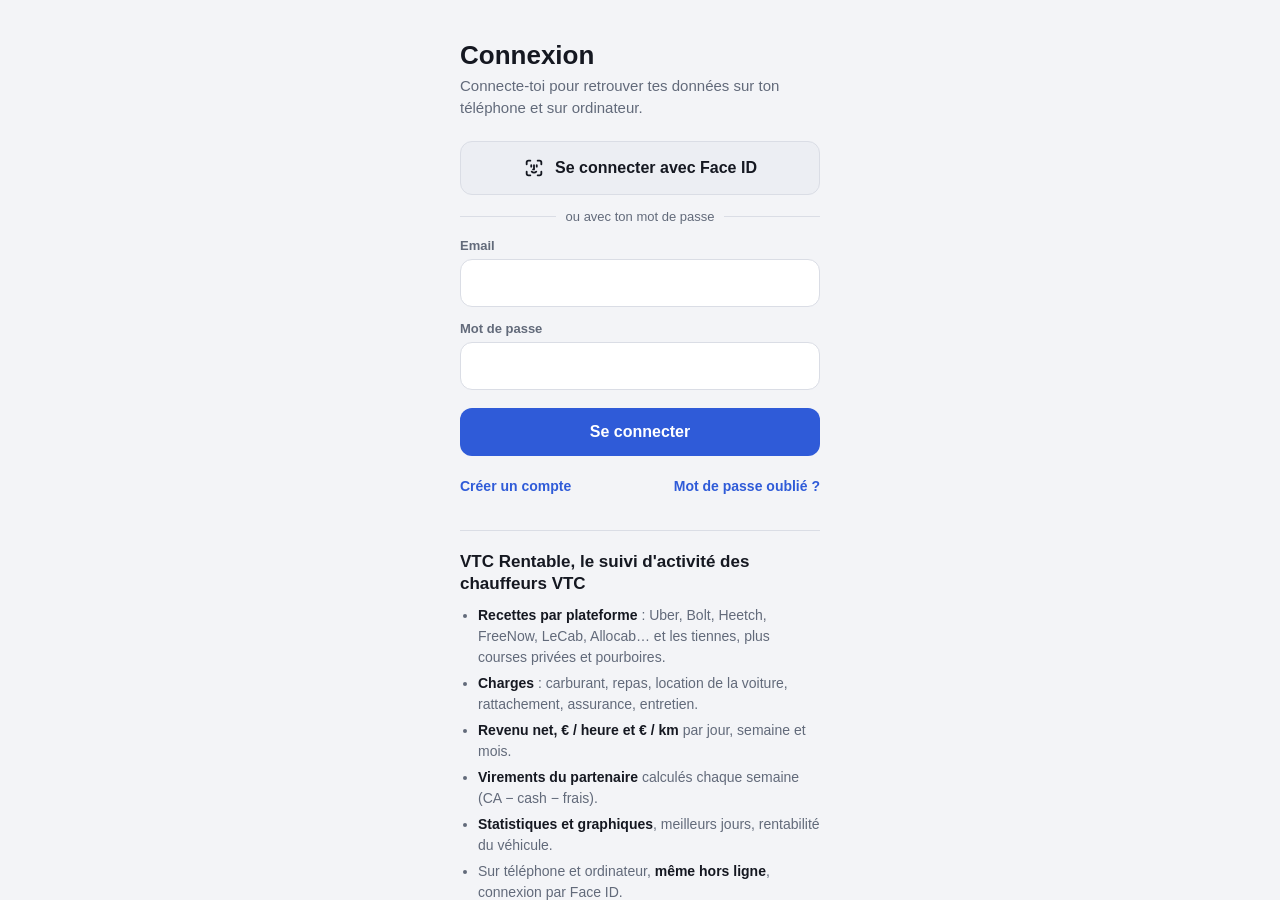
==== index.html @ 9512c0bd "Menu fixe en bas : Mise à jour, Réservations, Statistiques Co-Authored-By: Claude Haiku 5.5 <noreply" ====
<!doctype html>
<html lang="fr">
<head>
<meta charset="utf-8">
<meta name="viewport" content="width=device-width, initial-scale=1, viewport-fit=cover">
<title>VTC Rentable – Suivi des revenus et charges pour chauffeurs VTC</title>
<meta name="description" content="Application gratuite pour chauffeurs VTC : suivez vos recettes Uber, Bolt et Heetch, vos charges, vos heures et vos kilomètres. Revenu net, € par heure, € par km et statistiques, sur téléphone et ordinateur, même hors ligne.">
<meta name="robots" content="index, follow">
<link rel="canonical" href="https://app.vtcrentable.com/">
<meta property="og:type" content="website">
<meta property="og:locale" content="fr_FR">
<meta property="og:site_name" content="VTC Rentable">
<meta property="og:title" content="VTC Rentable – Suivi des revenus VTC">
<meta property="og:description" content="Recettes Uber, Bolt, Heetch, charges, heures et km : votre revenu net et votre € / heure en un coup d'œil.">
<meta property="og:url" content="https://app.vtcrentable.com/">
<meta property="og:image" content="https://app.vtcrentable.com/og-image.png">
<meta property="og:image:width" content="1200">
<meta property="og:image:height" content="630">
<meta name="twitter:card" content="summary_large_image">
<script type="application/ld+json">{"@context":"https://schema.org","@type":"WebApplication","name":"VTC Rentable","url":"https://app.vtcrentable.com/","applicationCategory":"FinanceApplication","operatingSystem":"iOS, Android, Windows, macOS","inLanguage":"fr-FR","description":"Suivi des recettes Uber, Bolt et Heetch, des charges, des heures et des kilomètres pour chauffeurs VTC : revenu net, euros par heure et par kilomètre, statistiques.","offers":{"@type":"Offer","price":"0","priceCurrency":"EUR"}}</script>
<meta name="theme-color" content="#0f1116">
<meta name="apple-mobile-web-app-capable" content="yes">
<meta name="mobile-web-app-capable" content="yes">
<meta name="apple-mobile-web-app-status-bar-style" content="black-translucent">
<meta name="apple-mobile-web-app-title" content="VTC Rentable">
<link rel="manifest" href="manifest.webmanifest">
<link rel="apple-touch-icon" href="apple-touch-icon.png">
<link rel="icon" href="icon-192.png">
<script>try{var t=localStorage.getItem("vtcpro.theme");if(t==="night"){var n=JSON.parse(localStorage.getItem("vtcpro.night")||"{}"),a=n.from||"19:00",b=n.to||"07:00",d=new Date(),m=d.getHours()*60+d.getMinutes(),f=+a.slice(0,2)*60+ +a.slice(3,5),u=+b.slice(0,2)*60+ +b.slice(3,5);t=(f<=u?(m>=f&&m<u):(m>=f||m<u))?"dark":"light";}if(t==="light"||t==="dark")document.documentElement.dataset.theme=t;}catch(e){}</script>
<link rel="stylesheet" href="css/app.css">
</head>
<body>
<div class="wrap">
  <header>
    <div class="hleft">
      <button class="icon-btn" id="menuBtn" aria-label="Menu" aria-controls="drawer" aria-expanded="false">
        <svg viewBox="0 0 24 24" width="21" height="21" fill="none" stroke="currentColor" stroke-width="2" stroke-linecap="round" aria-hidden="true"><path d="M4 7h16M4 12h16M4 17h16"/></svg>
      </button>
      <div>
        <h1>VTC <span class="pro">Rentable</span></h1>
        <div class="sub" id="status">Hors ligne · données sur ce téléphone</div>
      </div>
    </div>
    <div class="hbtns">
      <button class="icon-btn" id="quickSave" aria-label="Sauvegarder mes données">
        <svg viewBox="0 0 24 24" width="20" height="20" fill="none" stroke="currentColor" stroke-width="2" stroke-linecap="round" stroke-linejoin="round" aria-hidden="true"><path d="M12 3v12"/><path d="m7 10 5 5 5-5"/><path d="M5 21h14"/></svg>
      </button>
      <button class="icon-btn" id="syncBtn" aria-label="Synchroniser Google Sheets" hidden>
        <svg viewBox="0 0 24 24" width="20" height="20" fill="none" stroke="currentColor" stroke-width="2" stroke-linecap="round" stroke-linejoin="round" aria-hidden="true"><path d="M20 11a8 8 0 0 0-14.3-4.9L4 8"/><path d="M4 3v5h5"/><path d="M4 13a8 8 0 0 0 14.3 4.9L20 16"/><path d="M20 21v-5h-5"/></svg>
      </button>
    </div>
  </header>

  <div id="annonce" role="status" hidden></div>
  <div id="banner" hidden></div>

  <section id="p-jour">
    <div class="daynav">
      <button class="icon-btn" id="prev" aria-label="Jour précédent">‹</button>
      <div class="d" id="dayLabel"></div>
      <button class="icon-btn" id="next" aria-label="Jour suivant">›</button>
    </div>
    <div id="service"></div>
    <div class="summary compact">
      <div class="sum clickable" id="wCard" role="button" tabindex="0" aria-label="Voir le détail de la semaine"><div class="lbl"><span id="wLbl">Semaine</span> <span class="more">Détail ›</span></div><div class="net" id="wNet">0 €</div></div>
      <div class="sum clickable" id="mCard" role="button" tabindex="0" aria-label="Voir le détail du mois"><div class="lbl"><span id="mLbl">Mois</span> <span class="more">Détail ›</span></div><div class="net" id="mNet">0 €</div></div>
    </div>
    <div id="goals"></div>
    <div id="ent"></div>
    <h2>Recettes du jour</h2>
    <div id="tiles"></div>
    <h2>Dernières dépenses</h2>
    <div class="list" id="deps"></div>
  </section>

  <section id="p-vir" hidden>
    <h2 style="margin-top:4px" id="virTitle">Revenus hebdomadaires</h2>
    <div class="wkpis" id="wkTotals"></div>
    <div class="wk-filters" id="wkFilters"></div>
    <div class="wk-list" id="wks"></div>
  </section>

  <section id="p-resa" hidden>
    <div class="resahead"><h2 style="margin:4px 0">Réservations</h2><button class="btn primary small" id="resaNew" style="width:auto;flex:none;padding-left:16px;padding-right:16px">＋ Nouvelle</button></div>
    <div class="wkpis" id="resaTotals"></div>
    <div class="wk-filters" id="resaFilters"></div>
    <div id="resaList"></div>
    <p class="note">Les courses Uber, Bolt et Heetch ont leur justificatif dans l'appli de la plateforme. Ici, tu saisis les réservations reçues ailleurs (téléphone, SMS, WhatsApp…).</p>
  </section>

  <section id="p-stats" hidden>
    <div id="stats"></div>
  </section>
</div>

<nav class="bnav" role="tablist" aria-label="Sections de l'appli">
  <button class="bnav-btn" role="tab" id="t-jour" aria-selected="true">
    <svg viewBox="0 0 24 24" aria-hidden="true"><path d="M12 20h9"/><path d="M16.5 3.5a2.1 2.1 0 0 1 3 3L7 19l-4 1 1-4Z"/></svg>
    Mise à jour
  </button>
  <button class="bnav-btn" role="tab" id="t-resa" aria-selected="false">
    <svg viewBox="0 0 24 24" aria-hidden="true"><rect x="3" y="4" width="18" height="18" rx="2"/><path d="M16 2v4M8 2v4M3 10h18"/></svg>
    Réservations
  </button>
  <button class="bnav-btn" role="tab" id="t-stats" aria-selected="false">
    <svg viewBox="0 0 24 24" aria-hidden="true"><path d="M3 3v18h18"/><path d="M7 15v3M12 10v8M17 6v12"/></svg>
    Statistiques
  </button>
</nav>
<button class="fab" id="fab">＋ Ajouter une dépense</button>
<div class="backdrop" id="backdrop" hidden></div>
<div class="drawer" id="drawer" hidden><div class="dshade" id="dshade"></div><nav class="dpanel" id="dpanel" aria-label="Menu"></nav></div>
<div class="sheet" id="sheet" role="dialog" aria-modal="true"></div>
<div class="toast" id="toast" role="status"></div>
<div class="auth" id="auth" hidden>
  <div class="box">
    <h2 id="aTitle">Connexion</h2>
    <p id="aSub">Connecte-toi pour retrouver tes données sur ton téléphone et sur ordinateur.</p>
    <div class="msg" id="aMsg" hidden></div>
    <button class="btn primary pk-btn" id="aPasskey" type="button" hidden>
      <svg viewBox="0 0 24 24" width="22" height="22" fill="none" stroke="currentColor" stroke-width="2" stroke-linecap="round" stroke-linejoin="round" aria-hidden="true"><path d="M4 8V6a2 2 0 0 1 2-2h2M16 4h2a2 2 0 0 1 2 2v2M20 16v2a2 2 0 0 1-2 2h-2M8 20H6a2 2 0 0 1-2-2v-2"/><path d="M9 9v1.5M15 9v1.5M12 9v4.5h-1"/><path d="M9.5 16a3.5 3.5 0 0 0 5 0"/></svg>
      Se connecter avec Face ID
    </button>
    <div class="or" id="aOr" hidden><span>ou avec ton mot de passe</span></div>
    <form id="aForm" novalidate>
      <div id="aNameRow" hidden><label for="aName">Prénom et nom</label>
      <input id="aName" type="text" autocomplete="name" maxlength="80"></div>
      <div id="aEmailRow"><label for="aEmail">Email</label>
      <input id="aEmail" type="email" autocomplete="username" autocapitalize="off" spellcheck="false" required></div>
      <div id="aPassRow"><label for="aPass">Mot de passe</label>
      <input id="aPass" type="password" autocomplete="current-password" minlength="8" required></div>
      <button class="btn primary" id="aSubmit" type="submit">Se connecter</button>
    </form>
    <div class="alt"><button id="aSwitch" type="button">Créer un compte</button><button id="aForgot" type="button">Mot de passe oublié ?</button></div>
    <section class="pitch" aria-labelledby="pitchT">
      <h1 id="pitchT">VTC Rentable, le suivi d'activité des chauffeurs VTC</h1>
      <ul>
        <li><b>Recettes par plateforme</b> : Uber, Bolt, Heetch, FreeNow, LeCab, Allocab… et les tiennes, plus courses privées et pourboires.</li>
        <li><b>Charges</b> : carburant, repas, location de la voiture, rattachement, assurance, entretien.</li>
        <li><b>Revenu net, € / heure et € / km</b> par jour, semaine et mois.</li>
        <li><b>Virements du partenaire</b> calculés chaque semaine (CA − cash − frais).</li>
        <li><b>Statistiques et graphiques</b>, meilleurs jours, rentabilité du véhicule.</li>
        <li>Sur téléphone et ordinateur, <b>même hors ligne</b>, connexion par Face ID.</li>
      </ul>
    </section>
    <nav class="legal"><a href="mentions-legales.html">Mentions légales</a> · <a href="cgu.html">Conditions d'utilisation</a> · <a href="confidentialite.html">Confidentialité</a></nav>
  </div>
</div>
<input type="file" id="fileIn" accept="application/json,.json" hidden>

<script src="js/erreurs.js"></script>
<script src="js/db.js"></script>
<script src="js/utils.js"></script>
<script src="js/calculs.js"></script>
<script src="js/accueil.js"></script>
<script src="js/reservations.js"></script>
<script src="js/pdf.js"></script>
<script src="js/ui.js"></script>
<script src="js/service.js"></script>
<script src="js/depenses.js"></script>
<script src="js/revenus.js"></script>
<script src="js/stats.js"></script>
<script src="js/compte.js"></script>
<script src="js/sheets.js"></script>
<script src="js/menu.js"></script>
<script src="js/reglages.js"></script>
<script src="js/objectifs.js"></script>
<script src="js/suivi.js"></script>
<script src="js/rappel.js"></script>
<script src="js/site.js"></script>
<script src="js/main.js"></script>
</body>
</html>
---- css/app.css ----
/* Appli téléphone une colonne : onglets Jour / Virements / Stats, panneaux qui montent du bas */
  :root {
    --bg: #f3f4f7; --surface: #ffffff; --surface-2: #eceef3; --line: #dadde5;
    --fg: #151821; --muted: #626a7a; --faint: #a3a9b5;
    --accent: #2f5bd8; --accent-fg: #ffffff;
    --net: #157a45; --charge: #b35c00; --danger: #c22a2a;
    --viz-1: #2a78d6; --viz-2: #eb6834; /* graphiques : paire validée daltonisme */
    --fab: #f2a614; --fab-fg: #1d1400;
    --font: -apple-system, BlinkMacSystemFont, "SF Pro Text", "Segoe UI", Roboto, "Helvetica Neue", sans-serif;
    color-scheme: light;
  }
  /* Sombre : réglage du téléphone (Automatique) ou choix forcé dans Réglages → Apparence */
  @media (prefers-color-scheme: dark) {
    :root:not([data-theme="light"]) {
      --bg: #0f1116; --surface: #191c24; --surface-2: #222632; --line: #2c3140;
      --fg: #f1f2f5; --muted: #9aa2b1; --faint: #5d6474;
      --accent: #4a78f0; --accent-fg: #ffffff;
      --net: #3ccf7d; --charge: #f2a43a; --danger: #ff6b6b;
      --viz-1: #3987e5; --viz-2: #d95926;
      color-scheme: dark;
    }
  }
  :root[data-theme="dark"] {
      --bg: #0f1116; --surface: #191c24; --surface-2: #222632; --line: #2c3140;
      --fg: #f1f2f5; --muted: #9aa2b1; --faint: #5d6474;
      --accent: #4a78f0; --accent-fg: #ffffff;
      --net: #3ccf7d; --charge: #f2a43a; --danger: #ff6b6b;
      --viz-1: #3987e5; --viz-2: #d95926;
      color-scheme: dark;
  }
  * { box-sizing: border-box; -webkit-tap-highlight-color: transparent; }
  html, body { margin: 0; }
  body { background: var(--bg); color: var(--fg); font-family: var(--font); font-size: 15px; -webkit-text-size-adjust: 100%; overscroll-behavior-y: none; }
  [hidden] { display: none !important; }
  .wrap { max-width: 520px; margin: 0 auto; padding-inline: 16px;
    padding-block: calc(12px + env(safe-area-inset-top, 0px)) calc(100px + env(safe-area-inset-bottom, 0px)); }
  button { font: inherit; color: inherit; cursor: pointer; }
  button:focus-visible, input:focus-visible, select:focus-visible { outline: 2px solid var(--accent); outline-offset: 2px; }

  header { display: flex; justify-content: space-between; align-items: center; gap: 12px; margin-bottom: 12px; }
  .resahead { display: flex; align-items: center; justify-content: space-between; gap: 10px; margin-bottom: 4px; }
  .item.resa small { display: block; color: var(--muted); font-size: 12.5px; margin-top: 2px; }
  .item.resa.soon { box-shadow: inset 3px 0 0 var(--accent); }
  .rcard { border: 1px solid var(--line); border-radius: 14px; padding: 4px 14px; background: var(--bg); }
  .rrow { display: grid; grid-template-columns: 9.5em 1fr; gap: 10px; padding: 9px 0; border-top: 1px solid var(--line); font-size: 15px; }
  .rrow:first-child { border-top: 0; } .rrow span { color: var(--muted); font-size: 13.5px; } .rrow b { font-weight: 700; overflow-wrap: anywhere; } .rrow a { color: var(--accent); }
  .hleft { display: flex; align-items: center; gap: 12px; min-width: 0; }
  .drawer { position: fixed; inset: 0; z-index: 20; }
  .dshade { position: absolute; inset: 0; background: rgba(0,0,0,.5); opacity: 0; transition: opacity .2s; }
  .dpanel { position: absolute; top: 0; left: 0; bottom: 0; width: min(84vw, 340px); background: var(--surface); border-right: 1px solid var(--line);
    display: flex; flex-direction: column; overflow-y: auto; padding: calc(14px + env(safe-area-inset-top, 0px)) 14px calc(14px + env(safe-area-inset-bottom, 0px));
    transform: translateX(-100%); transition: transform .22s ease-out; }
  .drawer.open .dshade { opacity: 1; } .drawer.open .dpanel { transform: none; }
  .dhead { display: flex; align-items: center; justify-content: space-between; margin-bottom: 6px; }
  .dhead b { font-size: 19px; font-weight: 800; }
  .dgrp { color: var(--muted); font-size: 12px; font-weight: 700; text-transform: uppercase; letter-spacing: .06em; margin: 16px 4px 6px; }
  .dlink { display: flex; align-items: center; gap: 12px; width: 100%; border: 0; background: none; color: var(--fg); font: inherit; font-size: 16px; font-weight: 600; text-align: left; padding: 9px 8px; border-radius: 12px; cursor: pointer; }
  .dlink:active { background: var(--bg); }
  .dlink .sic { width: 34px; height: 34px; flex: none; display: grid; place-items: center; border-radius: 10px; color: #fff; }
  .dlink .dl { flex: 1; min-width: 0; } .dlink .dl small { display: block; color: var(--muted); font-size: 12.5px; font-weight: 500; }
  .dlink .chev { color: var(--muted); font-size: 22px; line-height: 1; }
  .dlink.soon { background: color-mix(in srgb, var(--charge) 13%, transparent); } .dlink.over { background: color-mix(in srgb, var(--danger) 13%, transparent); }
  .dbadge { font-size: 12.5px; font-weight: 700; color: var(--charge); white-space: nowrap; } .dlink.over .dbadge { color: var(--danger); }
  .dfoot { margin-top: auto; padding: 14px 6px 0; border-top: 1px solid var(--line); color: var(--muted); font-size: 12.5px; line-height: 1.6; }
  .dfoot a { color: var(--accent); }
  @media (prefers-reduced-motion: reduce) { .dshade, .dpanel { transition: none; } }
  header h1 { font-size: 24px; font-weight: 800; margin: 0; letter-spacing: -0.01em; }
  .sub { color: var(--muted); font-size: 13px; }
  .icon-btn { background: var(--surface); border: 1px solid var(--line); border-radius: 12px; width: 44px; height: 44px; font-size: 19px;
    display: inline-grid; place-items: center; position: relative; padding: 0; }
  .hbtns { display: flex; gap: 8px; }
  .tgrid { display: grid; grid-template-columns: 1fr; gap: 2px; }
  .trow { display: flex; gap: 6px; align-items: center; margin-bottom: 8px; }
  .trow input { margin: 0 !important; min-width: 0; flex: 1; font-size: 19px !important; padding: 11px 8px !important; }
  .trow .now { flex: none; width: 50px; height: 50px; display: grid; place-items: center; padding: 0; border: 1px solid var(--line); background: var(--surface-2); color: var(--accent); border-radius: 12px; }
  .trow .now:active { transform: scale(.94); }
  .hmrow { display: flex; align-items: center; gap: 8px; margin-bottom: 10px; }
  .hmrow input { margin: 0 !important; flex: 1; min-width: 0; text-align: center; font-size: 22px !important; font-weight: 700; }
  .hmrow span { font-weight: 700; color: var(--muted, #888); }
  .pair-lbl .hint { text-transform: none; letter-spacing: 0; font-weight: 500; color: var(--faint); }
  .calc .neg { color: #d33; font-weight: 600; }
  .tile.running { border-color: var(--accent); }
  .tile.running .v { color: var(--accent); font-size: 15px; }
  .icon-btn.spin svg { animation: spin 1s linear infinite; }
  @keyframes spin { to { transform: rotate(360deg); } }
  .icon-btn.due::after { content: ""; position: absolute; top: 6px; right: 6px; width: 9px; height: 9px; border-radius: 50%;
    background: var(--fab); box-shadow: 0 0 0 2px var(--surface); }

  /* Menu fixe en bas : Mise à jour / Réservations / Statistiques */
  .bnav { position: fixed; left: 50%; bottom: 0; transform: translateX(-50%); width: 100%; max-width: 520px; z-index: 6;
    display: grid; grid-template-columns: repeat(3, 1fr); background: var(--surface); box-shadow: 0 -1px 0 var(--line); }
  .bnav-btn { border: 0; background: transparent; display: flex; flex-direction: column; align-items: center; gap: 3px;
    padding: 8px 4px calc(8px + env(safe-area-inset-bottom, 0px)); font-size: 12px; font-weight: 700; color: var(--muted); }
  .bnav-btn svg { width: 22px; height: 22px; fill: none; stroke: currentColor; stroke-width: 2; stroke-linecap: round; stroke-linejoin: round; }
  .bnav-btn[aria-selected="true"] { color: var(--accent); }

  .banner { border: 1px solid var(--line); background: var(--surface); border-radius: 14px; padding: 12px 14px; margin-bottom: 14px; font-size: 14px; line-height: 1.45; }
  .banner b { display: block; margin-bottom: 2px; }
  .banner.warn { border-color: var(--charge); }
  .banner .row { margin-top: 10px; }
  .entpill { display: inline-flex; align-items: center; gap: 7px; border: 0; border-radius: 999px; padding: 7px 14px 7px 11px; margin: 0; font: inherit; font-size: 14px; font-weight: 700; cursor: pointer;
    color: var(--charge); background: color-mix(in srgb, var(--charge) 15%, transparent); }
  #ent:not(:empty) { display: flex; flex-wrap: wrap; gap: 8px; margin: 4px 0 10px; }
  .entpill.over { color: var(--danger); background: color-mix(in srgb, var(--danger) 15%, transparent); }
  .entpill svg { width: 17px; height: 17px; }
  .icon-btn.due.alert::after { background: var(--danger); }
  .ent { display: flex; align-items: center; gap: 12px; width: 100%; text-align: left; border: 1px solid var(--line); background: var(--surface); color: var(--fg); border-radius: 14px; padding: 10px 14px; margin: 0 0 14px; font: inherit; font-size: 14px; cursor: pointer; }
  .ent .ei { color: var(--muted); display: flex; flex: none; }
  .ent .et { flex: 1; min-width: 0; } .ent .et b { font-weight: 700; } .ent .et small { display: block; color: var(--muted); font-size: 12.5px; margin-top: 1px; }
  .ent .bar { height: 4px; border-radius: 2px; background: var(--line); margin-top: 7px; overflow: hidden; } .ent .bar i { display: block; height: 100%; background: var(--net); }
  .ent.soon { border-color: var(--charge); } .ent.soon .ei { color: var(--charge); } .ent.soon .bar i { background: var(--charge); }
  .ent.over { border-color: var(--danger); } .ent.over .ei { color: var(--danger); } .ent.over .bar i { background: var(--danger); }
  .ent .chev { color: var(--muted); font-size: 22px; line-height: 1; }
  .slim { display: flex; justify-content: space-between; align-items: center; gap: 10px; font-size: 13px; color: var(--muted);
    margin: -4px 0 12px; padding: 0 2px; }
  .slim button { border: 0; background: none; color: var(--accent); font-weight: 700; font-size: 13.5px; padding: 6px 0; }

  .daynav { display: grid; grid-template-columns: 44px 1fr 44px; gap: 8px; align-items: center; margin-bottom: 12px; }
  .daynav .d { text-align: center; font-weight: 700; font-size: 16px; text-transform: capitalize; }
  .daynav .d small { display: block; font-weight: 500; color: var(--accent); font-size: 12.5px; text-transform: none; }
  .daynav .d small button { border: 0; background: none; color: var(--accent); font-weight: 600; padding: 2px 6px; }

  .summary { display: grid; grid-template-columns: 1fr 1fr; gap: 10px; }
  .sum { background: var(--surface); border: 1px solid var(--line); border-radius: 16px; padding: 12px 14px; min-width: 0; }
  .lbl { font-size: 11.5px; color: var(--muted); text-transform: uppercase; letter-spacing: .07em; font-weight: 600; }
  .net { font-size: 27px; font-weight: 800; margin: 3px 0 6px; color: var(--net); font-variant-numeric: tabular-nums; letter-spacing: -0.02em; }
  .net.neg { color: var(--danger); }
  .det { display: grid; grid-template-columns: auto 1fr; gap: 1px 8px; font-size: 13px; color: var(--muted); font-variant-numeric: tabular-nums; }
  .det span:nth-child(even) { text-align: right; color: var(--fg); }

  h2 { font-size: 16px; font-weight: 700; margin: 22px 0 10px; }
  .grid { display: grid; grid-template-columns: repeat(3, 1fr); gap: 8px; }
  .grid.two { grid-template-columns: repeat(2, 1fr); }
  .tile { background: var(--surface); border: 1px solid var(--line); border-radius: 14px; padding: 12px 6px 13px; text-align: center; min-height: 76px; }
  .tile:active { transform: scale(.97); background: var(--surface-2); }
  .tile .t { font-size: 12.5px; color: var(--muted); }
  .tile .v { font-size: 17px; font-weight: 700; margin-top: 6px; font-variant-numeric: tabular-nums; }
  .tile.charge .v { color: var(--charge); }
  .tile.empty .v { color: var(--faint); font-weight: 500; }
  .tile.total { background: var(--surface-2); cursor: default; }
  .tile.total .v { color: var(--net); }
  .tile.ratio { min-height: 0; padding: 10px 6px; }
  .section-label { font-size: 11.5px; color: var(--muted); text-transform: uppercase; letter-spacing: .07em; font-weight: 600; margin: 12px 0 6px; }

  .list { background: var(--surface); border: 1px solid var(--line); border-radius: 14px; overflow: hidden; }
  .item { display: flex; justify-content: space-between; gap: 10px; padding: 11px 14px; border: 0; border-top: 1px solid var(--line); font-size: 14px; width: 100%; background: none; text-align: left; }
  .item:first-child { border-top: 0; }
  .item div { min-width: 0; }
  .item small { color: var(--muted); display: block; font-size: 12.5px; margin-top: 1px; }
  /* Voitures enregistrées : cadre plus marqué et nom en gras pour bien les repérer */
  .list.cars { border: 2px solid var(--muted); }
  /* Page Véhicule : onglets + blocs sur fond pour séparer les rubriques */
  .vtabs { position: sticky; top: -1px; z-index: 2; margin: 2px 0 14px; box-shadow: 0 6px 10px -8px rgba(0,0,0,.18); }
  .vtabs button { position: relative; font-size: 13.5px; padding: 10px 2px; }
  .vtabs button .vdot { position: absolute; top: 6px; right: 10px; width: 8px; height: 8px; border-radius: 50%; background: var(--charge); }
  .vtabs button .vdot.over { background: var(--danger); }
  .cgrid { display: grid; grid-template-columns: 1fr 1fr; gap: 8px; margin-bottom: 10px; }
  .cgrp { display: flex; align-items: center; gap: 8px; padding: 12px; border-radius: 12px; border: 1px solid var(--line); background: var(--surface-2); font-weight: 700; font-size: 14px; text-align: left; color: var(--fg); }
  .cgrp[aria-checked="true"] { border-color: var(--accent); background: var(--surface); box-shadow: 0 0 0 2px var(--accent); }
  .cdet .chip { font-size: 14px; padding: 7px 13px; color: var(--fg); }
  .cdet .chip[aria-checked="true"] { background: var(--accent); border-color: var(--accent); color: var(--accent-fg); }
  .rdet { font-size: 12px; color: var(--muted); margin-top: 4px; line-height: 1.35; }
  .vblock { background: var(--bg); border: 1px solid var(--line); border-radius: 16px; padding: 14px; margin-bottom: 12px; }
  .vblock > h4 { margin: 0 0 4px; font-size: 15px; font-weight: 700; display: flex; align-items: center; gap: 8px; }
  .vblock > h4 .vic { width: 26px; height: 26px; border-radius: 8px; display: grid; place-items: center; background: var(--surface); border: 1px solid var(--line); font-size: 14px; }
  .vblock .cur:last-child { margin-bottom: 0; }
  .vblock .list { margin-bottom: 10px; }
  .list.cars .item { padding: 13px 14px; }
  .list.cars .car-name { font-weight: 700; font-size: 15.5px; color: var(--fg); }
  .item b { color: var(--charge); white-space: nowrap; font-variant-numeric: tabular-nums; }
  .item.empty { color: var(--muted); }

  .fab { position: fixed; left: 16px; right: 16px; bottom: calc(80px + env(safe-area-inset-bottom, 0px)); max-width: 488px; margin: 0 auto;
    background: var(--fab); color: var(--fab-fg); border: 0; border-radius: 16px; padding: 16px; font-size: 16px; font-weight: 800; z-index: 5;
    box-shadow: 0 6px 20px rgba(0,0,0,.18); }

  .wk-list { display: grid; gap: 8px; }
  .wk { display: grid; grid-template-columns: minmax(0, 1fr) auto 16px; align-items: center; gap: 4px 10px; background: var(--surface); border: 1px solid var(--line);
    border-radius: 14px; padding: 12px 14px; text-align: left; width: 100%; }
  .wk.current { border-color: var(--accent); }
  .wk-main { display: grid; gap: 3px; min-width: 0; }
  .wk .name { font-weight: 700; font-size: 15px; }
  .wk .per { color: var(--muted); font-size: 12.5px; }
  .wk-breakdown { color: var(--muted); font-size: 12px; line-height: 1.35; }
  .wk-side { display: grid; justify-items: end; gap: 2px; white-space: nowrap; }
  .wk-amount-label { color: var(--muted); font-size: 11px; }
  .wk .amt { font-weight: 800; font-size: 17px; text-align: right; font-variant-numeric: tabular-nums; }
  .wk .amt.neg { color: var(--danger); }
  .wk-state { font-size: 11.5px; font-weight: 700; }
  .wk-state.ok { color: var(--net); }
  .wk-state.wait { color: var(--charge); }
  .wk-state.empty { color: var(--muted); }
  .wk-chevron { color: var(--muted); font-size: 20px; }
  .wk-year, .wk-month { border: 1px solid var(--line); border-radius: 14px; background: var(--surface); overflow: hidden; }
  .wk-year > summary, .wk-month > summary { display: flex; align-items: center; justify-content: space-between; gap: 12px; padding: 13px 14px; cursor: pointer; list-style: none; }
  .wk-year > summary::-webkit-details-marker, .wk-month > summary::-webkit-details-marker { display: none; }
  .wk-year > summary::after, .wk-month > summary::after { content: "›"; color: var(--muted); font-size: 20px; transition: transform .15s; }
  .wk-year[open] > summary::after, .wk-month[open] > summary::after { transform: rotate(90deg); }
  .wk-year > summary { font-weight: 800; }
  .wk-month > summary { font-weight: 700; border-top: 1px solid var(--line); }
  .wk-group-total { max-width: 72%; color: var(--muted); font-size: 12px; font-weight: 500; text-align: right; }
  .wk-months { display: grid; }
  .wk-month-list { display: grid; gap: 8px; padding: 0 10px 10px; }
  .wk-month-list .wk { background: var(--bg); }
  .wk { position: relative; overflow: hidden; padding-left: 18px; }
  .wk-bar { position: absolute; left: 0; top: 0; bottom: 0; width: 4px; background: var(--line); }
  .wk-bar.cur { background: var(--accent); }
  .wk-bar.ok { background: var(--net); }
  .wk-bar.wait { background: var(--charge); }
  .wk-bar.empty { background: var(--muted); }
  .wk.empty { border-style: dashed; }
  .wk-state { display: inline-block; font-size: 11px; font-weight: 700; padding: 2px 8px; border-radius: 999px; border: 1px solid currentColor; margin-top: 2px; }
  .wk-state.cur { color: var(--accent); }
  .wk-filters { display: flex; gap: 6px; flex-wrap: wrap; margin: 12px 0; }
  .wk-chip { font: inherit; font-size: 13px; padding: 6px 12px; border-radius: 999px; border: 1px solid var(--line); background: var(--surface); color: var(--fg); }
  .wk-chip[aria-pressed="true"] { background: var(--fg); color: var(--bg); border-color: var(--fg); }
  .transfer-calc { margin: 12px 0; padding: 12px; border: 1px solid var(--line); border-radius: 12px; background: var(--bg); }
  .transfer-calc .calc-lines { display: grid; grid-template-columns: 1fr auto; gap: 7px 12px; font-size: 14px; }
  .transfer-calc .calc-lines span { color: var(--muted); }
  .transfer-calc .calc-lines b { font-variant-numeric: tabular-nums; text-align: right; }
  .transfer-calc .transfer-result { display: flex; justify-content: space-between; align-items: baseline; gap: 12px; margin-top: 10px; padding-top: 10px; border-top: 1px solid var(--line); font-weight: 700; }
  .transfer-calc .transfer-result strong { color: var(--net); font-size: 22px; font-variant-numeric: tabular-nums; text-align: right; }
  .transfer-calc .transfer-result strong.neg { color: var(--danger); }
  .transfer-calc .transfer-formula { color: var(--muted); font-size: 12px; line-height: 1.4; margin-top: 4px; }
  .transfer-platforms { margin-top: 12px; padding-top: 10px; border-top: 1px solid var(--line); }
  .transfer-platforms > b { display: block; margin-bottom: 6px; font-size: 13px; }
  .transfer-platform { display: flex; justify-content: space-between; gap: 8px; padding: 5px 0; border-top: 1px solid var(--line); font-size: 12.5px; }
  .transfer-platform span:first-child { font-weight: 600; }
  .transfer-platform span:last-child { color: var(--muted); text-align: right; font-variant-numeric: tabular-nums; }
  .transfer-kpis .kpi:last-child .v { color: var(--net); }
  .transfer-kpis .kpi:last-child .v.neg { color: var(--danger); }
  .pill { display: inline-block; float: right; font-size: 11.5px; font-weight: 700; border-radius: 999px; padding: 3px 9px; border: 1px solid var(--line); color: var(--muted); margin-top: 3px; }
  .pill.ok { color: var(--net); border-color: var(--net); }
  .pill.wait { color: var(--charge); border-color: var(--charge); }
  .pill.bad { color: var(--danger); border-color: var(--danger); }

  .sum.clickable { cursor: pointer; }
  .sum .more { float: right; color: var(--accent); font-weight: 700; text-transform: none; letter-spacing: 0; }
  .wkpis { display: grid; grid-template-columns: 1fr 1fr; gap: 8px; }
  .wkpis .kpi { background: var(--bg); padding: 10px 12px; }
  .wkpis .kpi .lbl { font-size: 12px; color: var(--muted); }
  .wkpis .kpi .v { font-size: 18px; }
  .wkpis .kpi.main .v { font-size: 26px; }
  .wkpis .kpi .v.neg { color: var(--danger); }
  .wkpis small { display: block; color: var(--muted); font-size: 12px; margin-top: 2px; }
  .wkpis .evo.up { color: var(--net); } .wkpis .evo.down { color: var(--danger); }
  table.clk tbody tr, .sheet tr[data-date] { cursor: pointer; }
  .sheet tr.off td { color: var(--faint); }
  h2 .hint { font-size: 12px; font-weight: 500; color: var(--faint); }
  #stats { position: relative; }
  .seg { display: grid; grid-template-columns: repeat(4, 1fr); gap: 4px; background: var(--surface-2); border-radius: 12px; padding: 4px; margin: 4px 0 6px; }
  .seg.seg3 { grid-template-columns: repeat(3, 1fr); }
  .nightrow { display: grid; grid-template-columns: 1fr 1fr; gap: 10px; margin-bottom: 6px; }
  .nightrow label { display: flex; flex-direction: column; gap: 4px; font-size: 13px; font-weight: 600; color: var(--muted); }
  .nightrow input { font-size: 17px; font-weight: 700; }
  .seg button { border: 0; background: transparent; color: var(--muted); font-weight: 700; font-size: 13px; padding: 8px 2px; border-radius: 9px; }
  .seg button[aria-checked="true"], .seg button[aria-selected="true"] { background: var(--surface); color: var(--fg); box-shadow: 0 1px 3px rgba(0,0,0,.08); }
  .cur-range { color: var(--muted); font-size: 12.5px; margin: 0 2px 12px; }
  .kpis .kpi small { display: block; color: var(--muted); font-size: 12px; margin-top: 2px; }
  .kpi.wide { grid-column: 1 / -1; }
  .vz-card { background: var(--surface); border: 1px solid var(--line); border-radius: 14px; padding: 12px 12px 6px; margin-top: 12px; }
  .vz-t { font-weight: 700; font-size: 15px; }
  .vz-s { color: var(--muted); font-size: 12px; margin-top: 1px; }
  .vz-leg { display: flex; gap: 14px; font-size: 12.5px; color: var(--muted); margin-top: 6px; }
  .vz-leg i { display: inline-block; width: 10px; height: 10px; border-radius: 3px; margin-right: 5px; vertical-align: -1px; }
  .vz { width: 100%; height: auto; display: block; margin-top: 6px; overflow: visible; touch-action: pan-y; }
  .vz-grid { stroke: var(--line); stroke-width: 1; }
  .vz-y { fill: var(--muted); font-size: 10px; text-anchor: end; }
  .vz-x { fill: var(--muted); font-size: 10px; text-anchor: middle; }
  .vz-val { fill: var(--fg); font-size: 10.5px; font-weight: 700; text-anchor: middle; }
  .vz-dot { stroke: var(--surface); stroke-width: 2; }
  .vz-hit { cursor: pointer; }
  .vz-tip { position: absolute; z-index: 5; pointer-events: none; background: var(--fg); color: var(--bg); font-size: 12.5px; font-weight: 600; padding: 7px 10px; border-radius: 9px; max-width: 260px; line-height: 1.35; box-shadow: 0 4px 14px rgba(0,0,0,.18); }
  .kpis { display: grid; grid-template-columns: 1fr 1fr; gap: 10px; }
  .kpi { background: var(--surface); border: 1px solid var(--line); border-radius: 14px; padding: 11px 13px; min-width: 0; }
  .kpi .v { font-size: 20px; font-weight: 800; margin-top: 3px; font-variant-numeric: tabular-nums; }
  .kpi.main { grid-column: 1 / -1; }
  .kpi.main .v { font-size: 28px; color: var(--net); }
  .tbl-wrap { background: var(--surface); border: 1px solid var(--line); border-radius: 14px; overflow-x: auto; }
  table { width: 100%; border-collapse: collapse; font-size: 13.5px; font-variant-numeric: tabular-nums; }
  th, td { padding: 9px 8px; text-align: right; border-top: 1px solid var(--line); white-space: nowrap; }
  th { color: var(--muted); font-weight: 600; font-size: 12px; border-top: 0; }
  th:first-child, td:first-child { text-align: left; }
  td.n { font-weight: 700; color: var(--net); }
  td.n.neg { color: var(--danger); }
  tr.tot td { font-weight: 800; background: var(--surface-2); }
  .rowline { padding: 10px 14px; border-top: 1px solid var(--line); }
  .rowline:first-child { border-top: 0; }
  .rowline .top { display: flex; justify-content: space-between; gap: 8px; font-size: 14px; }
  .rowline .top b { font-variant-numeric: tabular-nums; }
  .rowline small { color: var(--muted); }
  .bar { height: 6px; background: var(--surface-2); border-radius: 3px; margin-top: 5px; overflow: hidden; }
  .bar i { display: block; height: 100%; background: var(--accent); border-radius: 3px; }
  .bar.ch i { background: var(--charge); }

  /* Ordinateur / tablette en largeur : tableau de bord sur deux colonnes, fenêtres centrées */
  @media (min-width: 900px) {
    .wrap { max-width: 1120px; padding-inline: 32px; }
    #p-jour { display: grid; grid-template-columns: minmax(0, 1fr) minmax(0, 1fr); column-gap: 28px; align-content: start;
      grid-template-areas: "nav rh" "svc tiles" "sum tiles" "goals tiles" "ent tiles" "dh tiles" "deps tiles"; grid-template-rows: auto auto auto auto auto auto 1fr; }
    #p-jour > .daynav { grid-area: nav; align-self: end; }
    #p-jour > #service { grid-area: svc; }
    #p-jour > #goals { grid-area: goals; }
    #p-jour > #ent { grid-area: ent; }
    #p-jour > .summary { grid-area: sum; margin-top: 0; }
    #p-jour > h2:nth-of-type(1) { grid-area: rh; }
    #p-jour > #tiles { grid-area: tiles; }
    #p-jour > h2:nth-of-type(2) { grid-area: dh; }
    #p-jour > #deps { grid-area: deps; align-self: start; }
    #p-vir .wk-list { max-width: 680px; }
    .kpis { grid-template-columns: repeat(4, minmax(0, 1fr)); }
    .kpis .kpi.main { grid-column: span 2; }
    .kpis .kpi.wide { grid-column: span 2; }
    .vz-wrap { display: grid; grid-template-columns: repeat(2, minmax(0, 1fr)); gap: 12px; margin-top: 12px; }
    .vz-wrap .vz-card { margin-top: 0; }
    .seg { max-width: 520px; }
    /* Fenêtres de détail (mois, semaine…) : plus larges, remontées en haut et presque toute la hauteur de l'écran.
       Sélecteur #sheet : sinon la règle de base .sheet (écrite plus bas) l'écrase et la fenêtre reste collée en bas. */
    #sheet { top: 3vh; bottom: auto; left: 50%; right: auto; width: 720px; max-width: calc(100vw - 48px); margin: 0;
      border-radius: 20px; padding-bottom: 20px; max-height: 94vh; transform: translate(-50%, 12px); opacity: 0;
      transition: transform .18s ease, opacity .18s ease; }
    #sheet.open { transform: translate(-50%, 0); opacity: 1; }
    .fab { left: auto; right: 32px; max-width: 340px; margin: 0; }
  }
  .backdrop { position: fixed; inset: 0; background: rgba(0,0,0,.5); z-index: 10; }
  .sheet { position: fixed; left: 0; right: 0; bottom: 0; background: var(--surface); z-index: 11; max-width: 520px; margin: 0 auto;
    border-radius: 20px 20px 0 0; padding: 18px 16px calc(18px + env(safe-area-inset-bottom, 0px));
    transform: translateY(105%); transition: transform .2s ease; max-height: 92vh; overflow-y: auto; visibility: hidden; }
  .sheet.open { transform: none; visibility: visible; }
  .sheet h3 { margin: 0 0 3px; font-size: 19px; padding-right: 48px; }
  .sheet-bar { position: sticky; top: -18px; z-index: 2; height: 0; display: flex; justify-content: flex-end; }
  .sheet-x { width: 40px; height: 40px; margin-top: -6px; margin-right: -4px; border-radius: 50%; border: 1px solid var(--line);
    background: var(--surface-2); color: var(--fg); font-size: 18px; font-weight: 700; line-height: 1; display: grid; place-items: center;
    box-shadow: 0 2px 8px rgba(0,0,0,.12); }
  .sheet .cur { color: var(--muted); font-size: 13.5px; margin-bottom: 12px; line-height: 1.4; }
  .sheet input, .sheet select { width: 100%; background: var(--bg); color: var(--fg); border: 1px solid var(--line); border-radius: 12px;
    padding: 14px; font: inherit; font-size: 22px; margin-bottom: 10px; font-variant-numeric: tabular-nums; }
  .sheet .import-option { display: flex; align-items: flex-start; gap: 9px; margin: 4px 0 12px; color: var(--fg); font-size: 14px; line-height: 1.4; }
  .sheet .import-option input { width: 20px; height: 20px; flex: none; padding: 0; margin: 0; accent-color: var(--accent); }
  .sheet select, .sheet input.small { font-size: 16px; }
  .chips { display: flex; gap: 8px; flex-wrap: wrap; margin-bottom: 12px; }
  .chip { background: var(--surface-2); border: 1px solid var(--line); border-radius: 999px; padding: 8px 15px; font-size: 15px; font-weight: 600; }
  .row { display: flex; gap: 8px; }
  .btn { flex: 1; border: 0; border-radius: 12px; padding: 15px; font-size: 16px; font-weight: 700; }
  .btn.primary { background: var(--accent); color: var(--accent-fg); }
  .btn.ghost { background: var(--surface-2); border: 1px solid var(--line); }
  .btn.danger { background: var(--danger); color: #fff; }
  .btn.small { padding: 10px 12px; font-size: 14.5px; }
  .pair { display: grid; grid-template-columns: repeat(3, 1fr); gap: 6px; }
  .pair small { color: var(--muted); font-size: 12px; }
  .pair input { font-size: 17px; padding: 12px 10px; margin-bottom: 6px; }
  .linkbtn { display: block; width: 100%; margin: -2px 0 10px; padding: 9px 10px; border: 1px dashed var(--line); border-radius: 10px; background: transparent; color: var(--accent); font-size: 13px; font-weight: 600; text-align: left; }
  .pair-lbl { font-size: 12px; color: var(--muted); text-transform: uppercase; letter-spacing: .06em; font-weight: 600; margin: 6px 0 5px; }
  .calc { display: grid; grid-template-columns: 1fr auto; gap: 4px 10px; background: var(--bg); border-radius: 12px; padding: 12px 14px; margin: 4px 0 12px; font-size: 14px; font-variant-numeric: tabular-nums; }
  .calc span:nth-child(even) { text-align: right; }
  .calc .big { font-weight: 800; font-size: 17px; color: var(--net); }
  .plat-recu { display: flex; flex-direction: column; gap: 8px; margin-bottom: 12px; }
  .plat-chk { display: flex; align-items: center; gap: 12px; background: var(--bg); border: 1px solid var(--line); border-radius: 12px; padding: 12px 14px; font-weight: 600; cursor: pointer; }
  .plat-chk input { width: 22px; height: 22px; flex: none; accent-color: var(--net); }
  .plat-chk span { flex: 1; text-align: left; }
  .plat-chk b { font-variant-numeric: tabular-nums; }
  .toggle { display: flex; align-items: center; justify-content: space-between; gap: 10px; background: var(--bg); border: 1px solid var(--line);
    border-radius: 12px; padding: 13px 14px; margin-bottom: 12px; font-weight: 600; width: 100%; }
  .toggle .sw { width: 46px; height: 28px; border-radius: 999px; background: var(--line); position: relative; flex: none; transition: background .15s; }
  .toggle .sw::after { content: ""; position: absolute; top: 3px; left: 3px; width: 22px; height: 22px; border-radius: 50%; background: #fff; transition: left .15s; }
  .toggle[aria-pressed="true"] .sw { background: var(--net); }
  .toggle[aria-pressed="true"] .sw::after { left: 21px; }
  .stack { display: grid; gap: 8px; }
  .seg.two { grid-template-columns: repeat(2, 1fr); }
  .seg.three { grid-template-columns: repeat(3, 1fr); }
  .radio-row { display: flex; align-items: center; gap: 12px; width: 100%; text-align: left; background: var(--bg); border: 1px solid var(--line); border-radius: 12px; padding: 13px 14px; font-size: 15px; font-weight: 600; color: var(--fg); }
  .radio-row .dot { width: 20px; height: 20px; border-radius: 50%; border: 2px solid var(--line); flex: none; }
  .radio-row[aria-checked="true"] { border-color: var(--accent); }
  .radio-row[aria-checked="true"] .dot { border-color: var(--accent); background: radial-gradient(circle, var(--accent) 45%, transparent 50%); }
  .stbox { margin-top: 12px; }
  .xbtn { border: 1px solid var(--line); background: var(--surface); color: var(--muted); border-radius: 10px; padding: 6px 10px; font-size: 13px; font-weight: 600; flex: none; }
  .xbtn.danger, .chip.danger { color: var(--danger); border-color: var(--danger); }
  .seg.mini { margin: 0; align-self: stretch; }
  .seg.mini button { padding: 8px 10px; white-space: nowrap; }
  .setgrp { color: var(--muted); font-size: 12px; font-weight: 700; letter-spacing: .06em; text-transform: uppercase; margin: 18px 4px 8px; }
  .setgrp:first-of-type { margin-top: 6px; }
  .setmenu { border: 1px solid var(--line); border-radius: 16px; overflow: hidden; background: var(--bg); }
  .setlink { display: flex; align-items: center; gap: 14px; width: 100%; border: 0; border-top: 1px solid var(--line); background: none; text-align: left; padding: 14px; color: var(--fg); min-height: 66px; }
  .setlink:first-child { border-top: 0; }
  .setlink:active { background: var(--surface-2); }
  .setlink .stx { flex: 1; min-width: 0; display: grid; gap: 3px; }
  .setlink b { font-size: 16px; font-weight: 700; }
  .setlink small { color: var(--muted); font-size: 13px; line-height: 1.35; }
  .setlink .sic { width: 38px; height: 38px; flex: none; display: grid; place-items: center; border-radius: 11px; color: #fff; }
  .ic-car { background: #2f5bd8; } .ic-doc { background: #7a4fd1; } .ic-receipt { background: #c46a00; }
  .ic-tool { background: #4b5563; } .ic-check { background: #4b5563; } .ic-sheet { background: #188038; } .ic-bank { background: #0b7f8a; } .ic-building { background: #8a5a12; } .ic-gear { background: #3d4456; } .ic-grid { background: #0f766e; }
  .ic-user { background: #157a45; } .ic-moon { background: #3d4456; } .ic-save { background: #0b7f8a; } .ic-info { background: #6b7280; }
  .setlink .chev { color: var(--faint); font-size: 24px; line-height: 1; }
  .backlink { border: 0; background: none; color: var(--accent); font-weight: 700; font-size: 15px; padding: 4px 0 10px; margin-top: -6px; }
  .plist { display: grid; grid-template-columns: repeat(2, minmax(0, 1fr)); gap: 6px; margin-bottom: 8px; }
  .plist .toggle { margin: 0; padding: 10px 12px; }
  .toggle > span:first-child { text-align: left; }
  .toggle .tsub { display: block; color: var(--muted); font-size: 12px; font-weight: 500; margin-top: 2px; }
  .addrow { display: grid; grid-template-columns: 1fr auto; gap: 8px; align-items: start; }
  .addrow input { margin: 0; }
  .fl { display: block; color: var(--muted); font-size: 13px; font-weight: 600; margin: 10px 0 4px; }
  .note { color: var(--muted); font-size: 13px; line-height: 1.45; margin: 10px 0 0; }

  h1 .pro { font-size: 12px; font-weight: 800; color: var(--accent-fg); background: var(--accent); border-radius: 6px; padding: 2px 6px; vertical-align: 4px; }
  .auth { position: fixed; inset: 0; z-index: 15; background: var(--bg); overflow-y: auto; }
  .auth[hidden] { display: none; }
  .auth .box { max-width: 400px; margin: 0 auto; padding: calc(40px + env(safe-area-inset-top, 0px)) 20px 40px; }
  .auth h2 { font-size: 26px; margin: 0 0 4px; text-transform: none; letter-spacing: 0; color: var(--fg); }
  .auth p { color: var(--muted); margin: 0 0 22px; line-height: 1.45; }
  .auth label { display: block; font-size: 13px; font-weight: 600; color: var(--muted); margin: 0 0 6px; }
  .auth input { width: 100%; box-sizing: border-box; background: var(--surface); color: var(--fg); border: 1px solid var(--line); border-radius: 12px; padding: 14px 12px; font-size: 16px; margin-bottom: 14px; }
  .auth .btn { width: 100%; margin-top: 4px; }
  .auth .alt { display: flex; justify-content: space-between; gap: 12px; margin-top: 16px; }
  .auth .alt button { border: 0; background: none; color: var(--accent); font-weight: 600; font-size: 14px; padding: 6px 0; }
  .auth .pk-btn { display: flex; align-items: center; justify-content: center; gap: 10px; margin: 0 0 6px; }
  .auth .or { display: flex; align-items: center; gap: 10px; color: var(--muted); font-size: 13px; margin: 14px 0; }
  .auth .or::before, .auth .or::after { content: ""; flex: 1; height: 1px; background: var(--line); }
  .auth .pitch { margin-top: 30px; padding-top: 20px; border-top: 1px solid var(--line); }
  .auth .pitch h1 { font-size: 17px; margin: 0 0 10px; line-height: 1.3; }
  .auth .pitch ul { margin: 0; padding-left: 18px; color: var(--muted); font-size: 14px; line-height: 1.5; }
  .auth .pitch li { margin-bottom: 5px; } .auth .pitch b { color: var(--fg); font-weight: 600; }
  .auth .legal, .legal-links { margin-top: 22px; text-align: center; font-size: 13px; color: var(--muted); }
  .auth .legal a, .legal-links a { color: var(--muted); }
  .auth .msg { border-radius: 12px; padding: 10px 12px; font-size: 14px; margin-bottom: 14px; line-height: 1.4; background: var(--surface-2); }
  .auth .msg.err { background: color-mix(in srgb, var(--danger) 14%, transparent); color: var(--danger); }
  .auth .msg[hidden] { display: none; }
  .toast { position: fixed; left: 50%; top: calc(12px + env(safe-area-inset-top, 0px)); transform: translate(-50%, -160%);
    background: var(--net); color: #fff; padding: 10px 16px; border-radius: 12px; font-weight: 700; font-size: 14px; z-index: 20;
    transition: transform .2s; max-width: calc(100% - 32px); }
  .toast.show { transform: translate(-50%, 0); }
  .toast.err { background: var(--danger); }
  @media (prefers-reduced-motion: reduce) { .sheet, .toast, .toggle .sw, .toggle .sw::after { transition: none; } }

  /* Annonce de l'équipe (écrite depuis l'admin) */
  .annonce { position: relative; padding-right: 44px; white-space: pre-line; }
  .annonce-x { position: absolute; top: 6px; right: 6px; width: 32px; height: 32px; border: 0; background: none; color: var(--muted); font-size: 16px; border-radius: 8px; }
  /* Message à l'équipe */
  .sheet textarea { width: 100%; background: var(--bg); color: var(--fg); border: 1px solid var(--line); border-radius: 12px; padding: 12px; font: inherit; font-size: 16px; line-height: 1.4; margin: 8px 0 12px; resize: vertical; }

  /* Objectifs de la semaine et du mois, alerte de seuil (onglet Jour) */
  #goals { display: grid; gap: 8px; margin-top: 10px; }
  #goals:empty { display: none; }
  .goals { display: grid; gap: 12px; width: 100%; text-align: left; background: var(--surface); border: 1px solid var(--line); border-radius: 16px; padding: 12px 14px; color: var(--fg); font: inherit; }
  .goals-add { width: 100%; background: none; border: 1px dashed var(--line); border-radius: 14px; padding: 11px 14px; color: var(--muted); font: inherit; font-size: 14px; font-weight: 600; }
  .goal-h { display: flex; justify-content: space-between; align-items: baseline; gap: 10px; font-size: 13px; color: var(--muted); font-weight: 600; }
  .goal-h b { color: var(--fg); font-size: 15px; font-variant-numeric: tabular-nums; white-space: nowrap; }
  .goal-h b small { color: var(--muted); font-weight: 500; font-size: 13px; }
  .goal-bar { height: 8px; border-radius: 4px; background: var(--line); overflow: hidden; margin: 6px 0 5px; }
  .goal-bar i { display: block; height: 100%; border-radius: 4px; background: var(--accent); }
  .goal.ok .goal-bar i { background: var(--net); }
  .goal.warn .goal-bar i { background: var(--charge); }
  .goal.bad .goal-bar i { background: var(--danger); }
  .goal-f { font-size: 12.5px; color: var(--muted); }
  .goal.ok .goal-f { color: var(--net); font-weight: 600; }
  .sheet .goal { margin: 12px 0; }
  /* Onglet Jour (1.70) : objectifs en une ligne au-dessus de la saisie */
  .goals.compact { gap: 8px; padding: 10px 14px; margin-bottom: 4px; }
  .goals.compact .goal-h { font-size: 12.5px; }
  .goals.compact .goal-h b { font-size: 14px; }
  .goals.compact .goal-bar { height: 6px; margin: 5px 0 0; }
  #ent:not(:empty) { margin-top: 8px; }
  /* Net du jour sous la saisie, puis semaine et mois en cartes compactes */
  .daynet { display: flex; justify-content: space-between; align-items: center; gap: 12px; margin-top: 12px; padding: 12px 14px;
    background: var(--surface); border: 1px solid var(--line); border-radius: 14px; }
  .daynet span { font-weight: 700; font-size: 15px; }
  .daynet small { display: block; font-weight: 500; font-size: 12px; color: var(--muted); }
  .daynet b { font-size: 22px; font-weight: 800; color: var(--net); font-variant-numeric: tabular-nums; white-space: nowrap; }
  .daynet b.neg { color: var(--danger); }
  .summary.compact { margin-top: 10px; }
  .summary.compact .sum { padding: 10px 14px; }
  /* Semaine et mois : libellé seul sur la 1re ligne (jamais sur deux lignes), montant et « Détail › » sur la 2e,
     pour que les deux blocs restent alignés même sur un petit téléphone */
  .summary.compact .sum { display: grid; grid-template-columns: minmax(0, 1fr) auto; column-gap: 6px; align-items: center; }
  .summary.compact .lbl { display: contents; }
  .summary.compact .lbl > span:first-child { grid-column: 1 / -1; white-space: nowrap; overflow: hidden; text-overflow: ellipsis; letter-spacing: .04em; }
  .summary.compact .more { grid-row: 2; grid-column: 2; float: none; white-space: nowrap; font-size: 11.5px; }
  .summary.compact .net { grid-row: 2; grid-column: 1; font-size: 20px; margin: 2px 0 0; white-space: nowrap; overflow: hidden; text-overflow: ellipsis; }
  .seuil-al { width: 100%; text-align: left; background: var(--surface); border: 1px solid var(--charge); border-radius: 14px; padding: 10px 14px; color: var(--fg); font: inherit; font-size: 14px; font-weight: 600; }
  .seuil-al.over { border-color: var(--danger); color: var(--danger); }
  .ic-target { background: #2f5bd8; } .ic-bell { background: #c2410c; } .ic-globe { background: #0f766e; }
  .ms2 { display: grid; grid-template-columns: 1fr 1fr; gap: 10px; } .ms2 > div { min-width: 0; } .ms2 small { display: block; color: var(--muted); font-size: 13px; font-weight: 600; margin: 10px 0 4px; } .ms2 input { width: 100%; }

  /* Réservations : fil de cartes (pastille du client, état, trajet, prix, actions) */
  .rday { display: flex; justify-content: space-between; align-items: baseline; gap: 10px; margin: 16px 2px 8px; }
  .rday b { font-size: 15px; } .rday span { color: var(--muted); font-size: 13px; white-space: nowrap; }
  .rpost { background: var(--surface); border: 1px solid var(--line); border-radius: 18px; padding: 14px; margin-bottom: 10px; cursor: pointer; }
  .rpost.off { opacity: .6; }
  .rpost header, .rhead { display: flex; align-items: center; gap: 12px; }
  .rhead { margin: 4px 0 12px; }
  .ravatar { flex: none; width: 46px; height: 46px; border-radius: 50%; display: grid; place-items: center; font-weight: 700; font-size: 16px; background: hsl(var(--h) 70% 90%); color: hsl(var(--h) 55% 32%); }
  .rwho { flex: 1; min-width: 0; } .rwho b { display: block; font-size: 16.5px; overflow: hidden; text-overflow: ellipsis; white-space: nowrap; }
  .rwho small { display: block; color: var(--muted); font-size: 13px; margin-top: 1px; overflow: hidden; text-overflow: ellipsis; white-space: nowrap; }
  .rbadge { flex: none; font-size: 12.5px; font-weight: 700; border-radius: 999px; padding: 4px 10px; background: var(--line); color: var(--muted); }
  .rbadge.ok { background: color-mix(in srgb, var(--net) 16%, transparent); color: var(--net); }
  .rbadge.wait { background: color-mix(in srgb, var(--charge) 18%, transparent); color: var(--charge); }
  .rbadge.late { background: color-mix(in srgb, var(--danger) 14%, transparent); color: var(--danger); }
  .rroute { border-top: 1px solid var(--line); margin-top: 12px; padding-top: 12px; display: grid; gap: 12px; }
  .rstop { display: flex; gap: 10px; align-items: flex-start; } .rstop svg { flex: none; margin-top: 2px; }
  .rstop.dep svg, .rline.dep svg { color: var(--net); } .rstop.arr svg { color: var(--danger); }
  .rstop b { display: block; font-size: 14.5px; } .rstop span { display: block; color: var(--muted); font-size: 14.5px; overflow-wrap: anywhere; }
  .rline { display: flex; gap: 8px; align-items: flex-start; margin-top: 10px; font-size: 15px; } .rline svg { flex: none; margin-top: 1px; } .rline span { overflow-wrap: anywhere; }
  .rnote { margin-top: 8px; color: var(--muted); font-size: 13.5px; overflow-wrap: anywhere; }
  .rprice { display: flex; justify-content: space-between; align-items: baseline; gap: 10px; margin-top: 10px; color: var(--muted); font-size: 14.5px; }
  .rpost.big .rprice { border-top: 1px solid var(--line); padding-top: 12px; margin-top: 12px; }
  .rprice b { color: var(--fg); font-size: 18px; font-variant-numeric: tabular-nums; }
  .ractions { display: grid; grid-template-columns: 1fr 1fr; gap: 10px; margin-top: 12px; } .ractions .btn { margin: 0; width: 100%; }
  .btn.primary.go { background: var(--net); border-color: var(--net); color: #fff; }
  .rempty { border: 1px dashed var(--line); border-radius: 16px; padding: 18px 16px; color: var(--muted); font-size: 14.5px; text-align: center; margin-top: 12px; } .rempty b { display: block; color: var(--fg); margin-bottom: 4px; }
  #resaTotals .kpi .v small { display: inline; font-size: 13px; font-weight: 600; color: var(--muted); }
  @media (prefers-color-scheme: dark) { :root:not([data-theme="light"]) .ravatar { background: hsl(var(--h) 35% 24%); color: hsl(var(--h) 70% 80%); } }
  :root[data-theme="dark"] .ravatar { background: hsl(var(--h) 35% 24%); color: hsl(var(--h) 70% 80%); }

  /* Mode service (onglet Jour) : une ligne discrète */
  #service:not(:empty) { margin: -4px 0 12px; text-align: center; }
  .svc-pill { display: inline-flex; align-items: center; gap: 6px; border: 1.5px solid var(--accent); background: transparent; color: var(--accent); border-radius: 999px; padding: 6px 14px; font: inherit; font-size: 14px; font-weight: 700; cursor: pointer; }
  .svc-pill:active { transform: scale(.97); }
  .svc-bar { display: flex; align-items: center; gap: 10px; text-align: left; border: 1.5px solid var(--accent); background: var(--surface); border-radius: 12px; padding: 6px 6px 6px 12px; }
  .svc-bar.paused { border-color: var(--charge); }
  .svc-bar.paused > svg { color: var(--charge); flex: none; }
  .svc-txt { flex: 1; min-width: 0; line-height: 1.2; }
  .svc-txt b { font-size: 16px; font-weight: 800; color: var(--accent); font-variant-numeric: tabular-nums; }
  .svc-bar.paused .svc-txt b { color: var(--charge); font-size: 15px; }
  .svc-txt small { display: block; color: var(--muted); font-size: 12px; }
  .svc-dot { width: 9px; height: 9px; flex: none; border-radius: 50%; background: var(--accent); animation: svcpulse 1.6s ease-in-out infinite; }
  @keyframes svcpulse { 50% { opacity: .35; } }
  .svc-ib { flex: none; width: 40px; height: 40px; display: grid; place-items: center; border: 0; border-radius: 10px; padding: 0; cursor: pointer; }
  .svc-ib:active { transform: scale(.94); }
  .svc-ib.pause { background: var(--surface-2); color: var(--charge); }
  .svc-ib.end { background: color-mix(in srgb, var(--danger) 14%, transparent); color: var(--danger); }
  .svc-ib.go { background: var(--accent); color: var(--accent-fg); }
  .svc-grid { display: grid; grid-template-columns: 1fr 1fr; gap: 0 10px; }
  .svc-grid input { width: 100%; min-width: 0; }
  .svc-cancel { text-align: center; border: 0; margin-top: 8px; color: var(--muted); }
  @media (prefers-reduced-motion: reduce) { .svc-dot { animation: none; } }
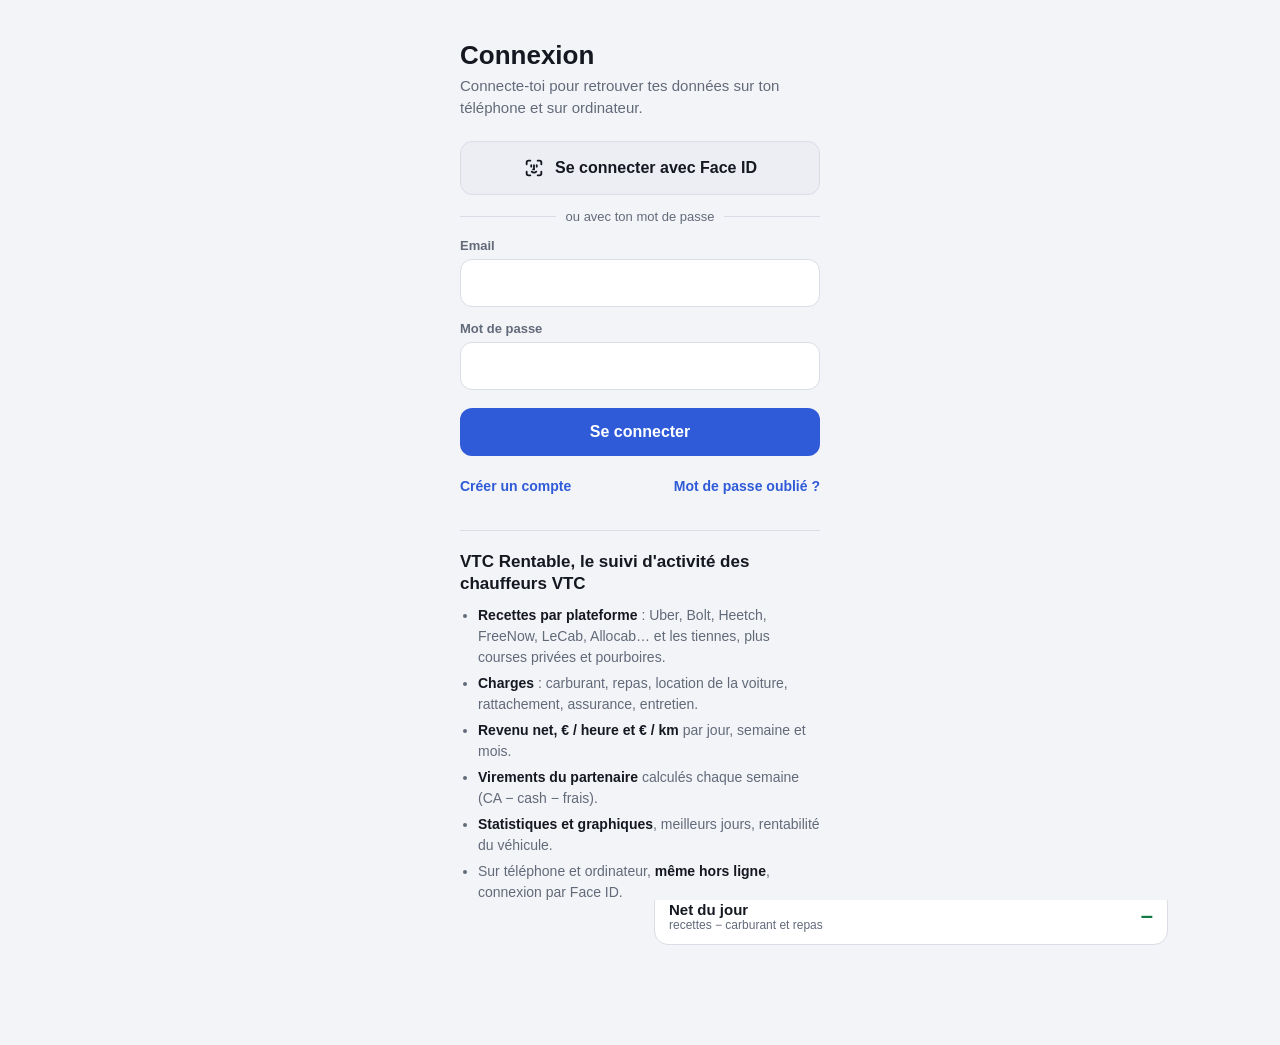
==== commit bbc2bd3a: "Cadran de date affiché sous la date de l'onglet Jour, comme le bloc Objectif Co-Authored-By: Claude " ====
--- a/index.html
+++ b/index.html
@@ -55,10 +55,13 @@
   <div id="banner" hidden></div>
 
   <section id="p-jour">
+    <div class="navbox">
     <div class="daynav">
       <button class="icon-btn" id="prev" aria-label="Jour précédent">‹</button>
       <div class="d" id="dayLabel"></div>
       <button class="icon-btn" id="next" aria-label="Jour suivant">›</button>
+    </div>
+    <div class="dp-card"><div class="dp-wheels"><div class="wheel" id="dpD"></div><div class="wheel" id="dpM"></div><div class="wheel" id="dpY"></div></div></div>
     </div>
     <div id="service"></div>
     <div class="summary compact">
@@ -69,7 +72,7 @@
     <div id="ent"></div>
     <h2>Recettes du jour</h2>
     <div id="tiles"></div>
-    <h2>Dernières dépenses</h2>
+    <div class="sec-head"><h2>Dernières dépenses</h2><button class="btn-add" id="depAdd" type="button">+ Ajouter</button></div>
     <div class="list" id="deps"></div>
   </section>
 
@@ -107,7 +110,6 @@
     Statistiques
   </button>
 </nav>
-<button class="fab" id="fab">＋ Ajouter une dépense</button>
 <div class="backdrop" id="backdrop" hidden></div>
 <div class="drawer" id="drawer" hidden><div class="dshade" id="dshade"></div><nav class="dpanel" id="dpanel" aria-label="Menu"></nav></div>
 <div class="sheet" id="sheet" role="dialog" aria-modal="true"></div>
--- a/css/app.css
+++ b/css/app.css
@@ -170,9 +170,23 @@
   .item b { color: var(--charge); white-space: nowrap; font-variant-numeric: tabular-nums; }
   .item.empty { color: var(--muted); }
 
-  .fab { position: fixed; left: 16px; right: 16px; bottom: calc(80px + env(safe-area-inset-bottom, 0px)); max-width: 488px; margin: 0 auto;
-    background: var(--fab); color: var(--fab-fg); border: 0; border-radius: 16px; padding: 16px; font-size: 16px; font-weight: 800; z-index: 5;
-    box-shadow: 0 6px 20px rgba(0,0,0,.18); }
+  /* En-tête de section avec bouton sobre (Dernières dépenses) */
+  .sec-head { display: flex; justify-content: space-between; align-items: center; gap: 10px; margin: 22px 0 10px; }
+  .sec-head h2 { margin: 0; }
+  .btn-add { border: 1px solid var(--line); background: var(--surface-2); color: var(--fg); border-radius: 10px; padding: 7px 12px;
+    font-size: 13.5px; font-weight: 600; white-space: nowrap; }
+
+  /* Cadran de date : cadre et fond comme le bloc Objectif, molettes jour, mois et année */
+  .dp-card { background: var(--surface); border: 1px solid var(--line); border-radius: 16px; padding: 12px 14px; margin: 0 0 12px; }
+  .dp-wheels { position: relative; display: grid; grid-template-columns: 1fr 1.6fr 1fr; height: 132px; margin: 0;
+    -webkit-mask-image: linear-gradient(transparent, #000 32%, #000 68%, transparent); mask-image: linear-gradient(transparent, #000 32%, #000 68%, transparent); }
+  .dp-wheels::before { content: ""; position: absolute; left: 0; right: 0; top: 44px; height: 44px; border-top: 1px solid var(--line); border-bottom: 1px solid var(--line); pointer-events: none; }
+  .wheel { overflow-y: auto; scroll-snap-type: y mandatory; scrollbar-width: none; text-align: center; font-size: 17px; }
+  .wheel::-webkit-scrollbar { display: none; }
+  .wheel .sp { height: 44px; }
+  .wheel .it { height: 44px; line-height: 44px; scroll-snap-align: center; color: var(--faint); font-variant-numeric: tabular-nums; }
+  .wheel .it.on { color: var(--fg); font-weight: 700; }
+  .daynav .d { cursor: pointer; background: var(--surface); border: 1px solid var(--line); border-radius: 16px; padding: 8px 10px; }
 
   .wk-list { display: grid; gap: 8px; }
   .wk { display: grid; grid-template-columns: minmax(0, 1fr) auto 16px; align-items: center; gap: 4px 10px; background: var(--surface); border: 1px solid var(--line);
@@ -298,14 +312,14 @@
     .wrap { max-width: 1120px; padding-inline: 32px; }
     #p-jour { display: grid; grid-template-columns: minmax(0, 1fr) minmax(0, 1fr); column-gap: 28px; align-content: start;
       grid-template-areas: "nav rh" "svc tiles" "sum tiles" "goals tiles" "ent tiles" "dh tiles" "deps tiles"; grid-template-rows: auto auto auto auto auto auto 1fr; }
-    #p-jour > .daynav { grid-area: nav; align-self: end; }
+    #p-jour > .navbox { grid-area: nav; align-self: end; }
     #p-jour > #service { grid-area: svc; }
     #p-jour > #goals { grid-area: goals; }
     #p-jour > #ent { grid-area: ent; }
     #p-jour > .summary { grid-area: sum; margin-top: 0; }
     #p-jour > h2:nth-of-type(1) { grid-area: rh; }
     #p-jour > #tiles { grid-area: tiles; }
-    #p-jour > h2:nth-of-type(2) { grid-area: dh; }
+    #p-jour > .sec-head { grid-area: dh; }
     #p-jour > #deps { grid-area: deps; align-self: start; }
     #p-vir .wk-list { max-width: 680px; }
     .kpis { grid-template-columns: repeat(4, minmax(0, 1fr)); }
@@ -320,7 +334,6 @@
       border-radius: 20px; padding-bottom: 20px; max-height: 94vh; transform: translate(-50%, 12px); opacity: 0;
       transition: transform .18s ease, opacity .18s ease; }
     #sheet.open { transform: translate(-50%, 0); opacity: 1; }
-    .fab { left: auto; right: 32px; max-width: 340px; margin: 0; }
   }
   .backdrop { position: fixed; inset: 0; background: rgba(0,0,0,.5); z-index: 10; }
   .sheet { position: fixed; left: 0; right: 0; bottom: 0; background: var(--surface); z-index: 11; max-width: 520px; margin: 0 auto;
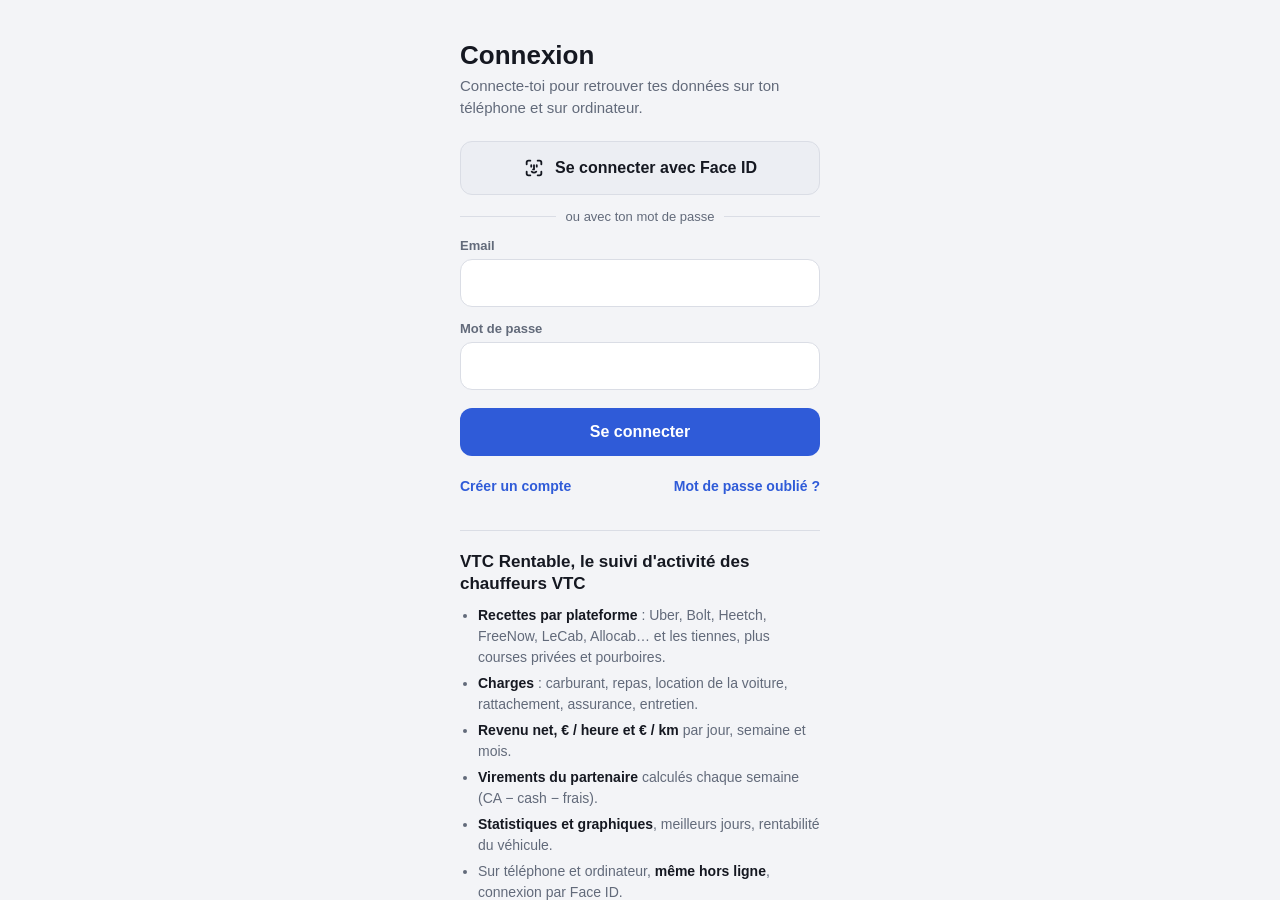
==== commit 36f860c2: "Revert "Cadran de date affiché sous la date de l'onglet Jour, comme le bloc Objectif" This reverts c" ====
--- a/index.html
+++ b/index.html
@@ -55,13 +55,10 @@
   <div id="banner" hidden></div>
 
   <section id="p-jour">
-    <div class="navbox">
     <div class="daynav">
       <button class="icon-btn" id="prev" aria-label="Jour précédent">‹</button>
       <div class="d" id="dayLabel"></div>
       <button class="icon-btn" id="next" aria-label="Jour suivant">›</button>
-    </div>
-    <div class="dp-card"><div class="dp-wheels"><div class="wheel" id="dpD"></div><div class="wheel" id="dpM"></div><div class="wheel" id="dpY"></div></div></div>
     </div>
     <div id="service"></div>
     <div class="summary compact">
--- a/css/app.css
+++ b/css/app.css
@@ -177,7 +177,7 @@
     font-size: 13.5px; font-weight: 600; white-space: nowrap; }
 
   /* Cadran de date : cadre et fond comme le bloc Objectif, molettes jour, mois et année */
-  .dp-card { background: var(--surface); border: 1px solid var(--line); border-radius: 16px; padding: 12px 14px; margin: 0 0 12px; }
+  .dp-card { background: var(--surface); border: 1px solid var(--line); border-radius: 16px; padding: 12px 14px; margin: 4px 0 14px; }
   .dp-wheels { position: relative; display: grid; grid-template-columns: 1fr 1.6fr 1fr; height: 132px; margin: 0;
     -webkit-mask-image: linear-gradient(transparent, #000 32%, #000 68%, transparent); mask-image: linear-gradient(transparent, #000 32%, #000 68%, transparent); }
   .dp-wheels::before { content: ""; position: absolute; left: 0; right: 0; top: 44px; height: 44px; border-top: 1px solid var(--line); border-bottom: 1px solid var(--line); pointer-events: none; }
@@ -312,7 +312,7 @@
     .wrap { max-width: 1120px; padding-inline: 32px; }
     #p-jour { display: grid; grid-template-columns: minmax(0, 1fr) minmax(0, 1fr); column-gap: 28px; align-content: start;
       grid-template-areas: "nav rh" "svc tiles" "sum tiles" "goals tiles" "ent tiles" "dh tiles" "deps tiles"; grid-template-rows: auto auto auto auto auto auto 1fr; }
-    #p-jour > .navbox { grid-area: nav; align-self: end; }
+    #p-jour > .daynav { grid-area: nav; align-self: end; }
     #p-jour > #service { grid-area: svc; }
     #p-jour > #goals { grid-area: goals; }
     #p-jour > #ent { grid-area: ent; }
